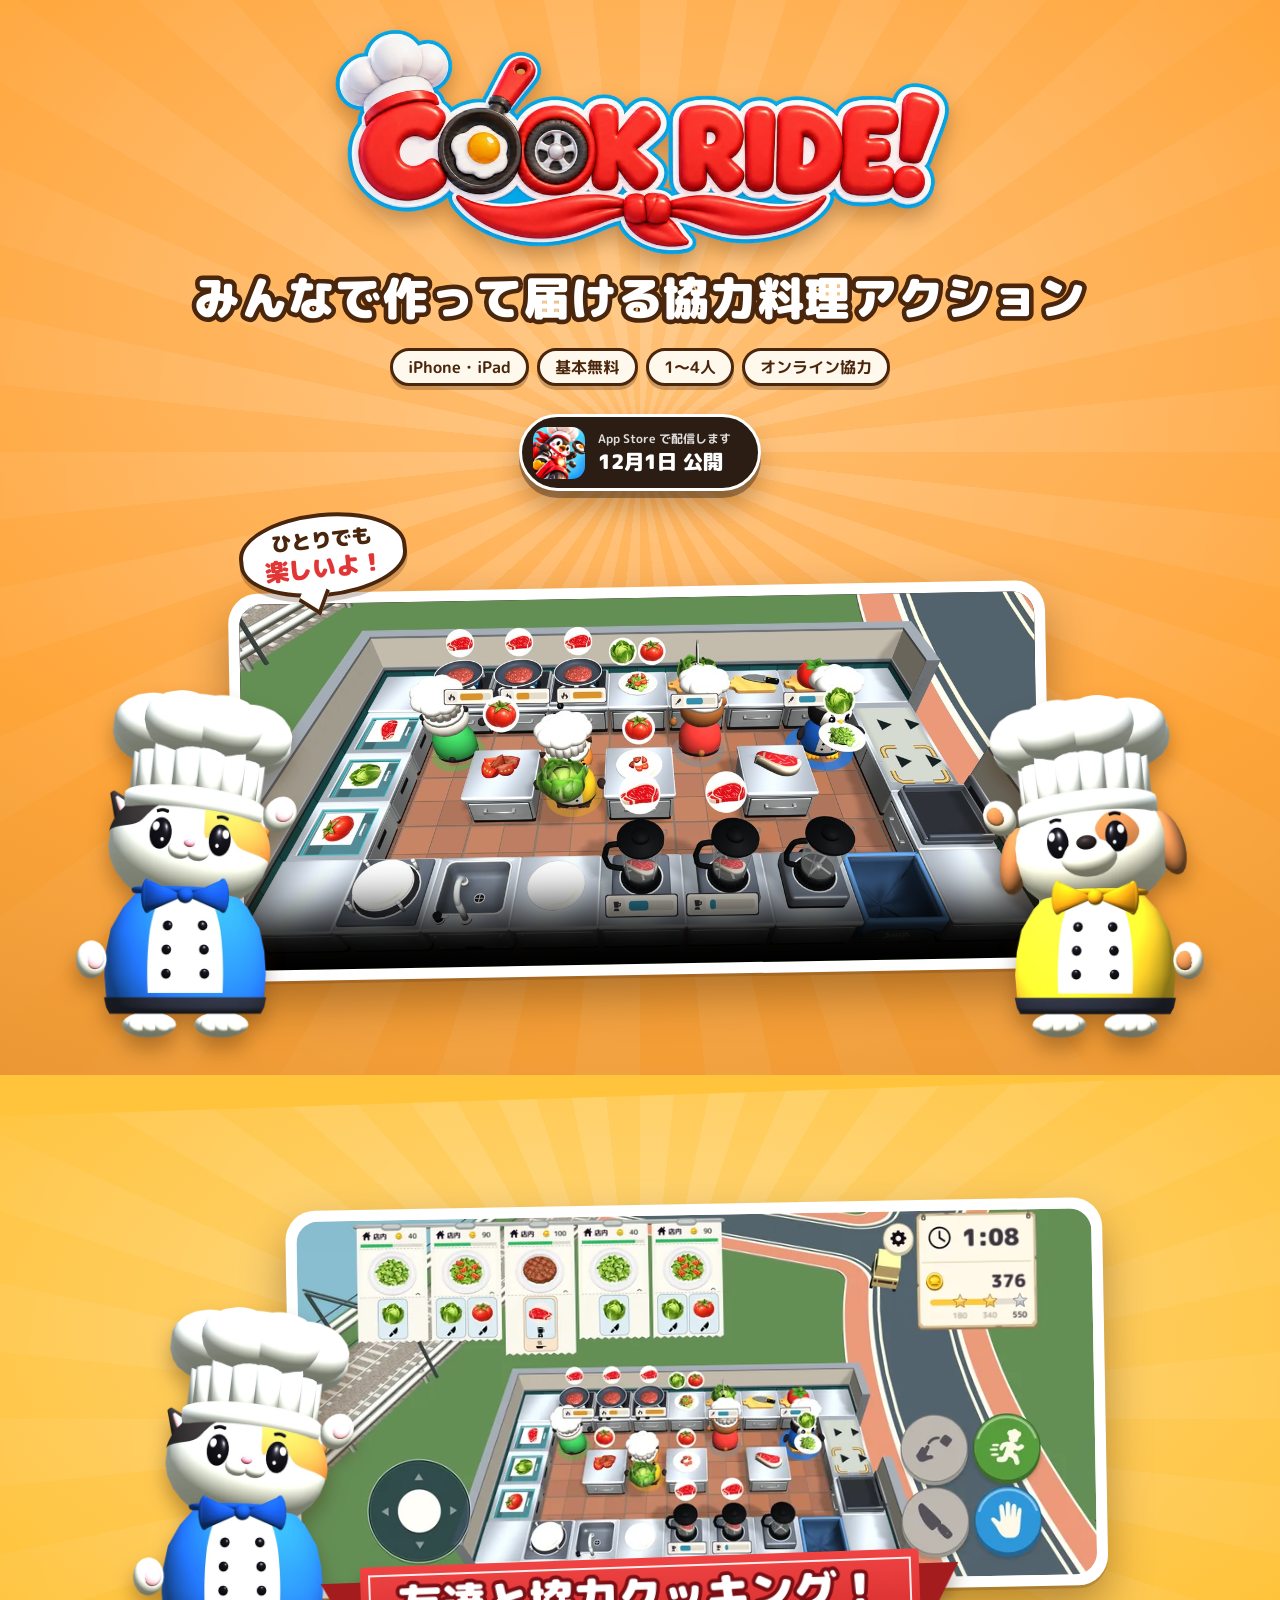
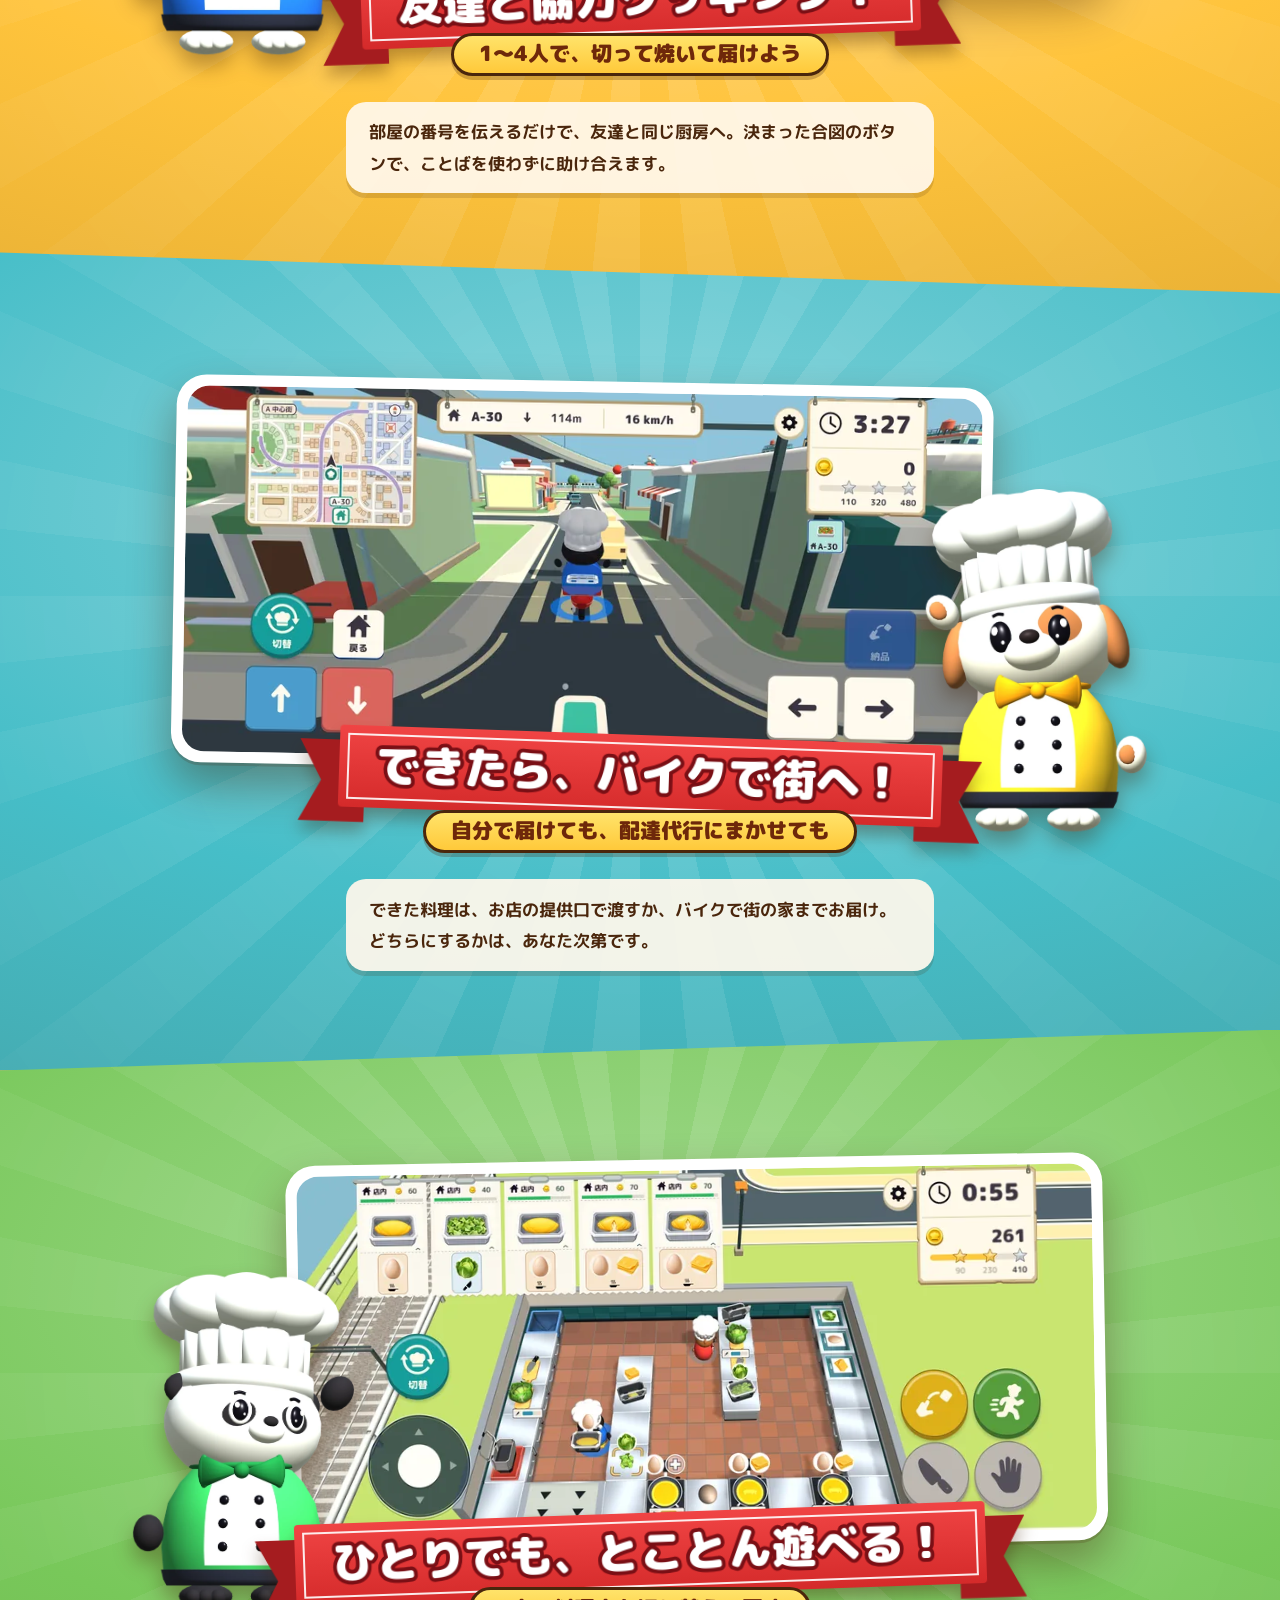
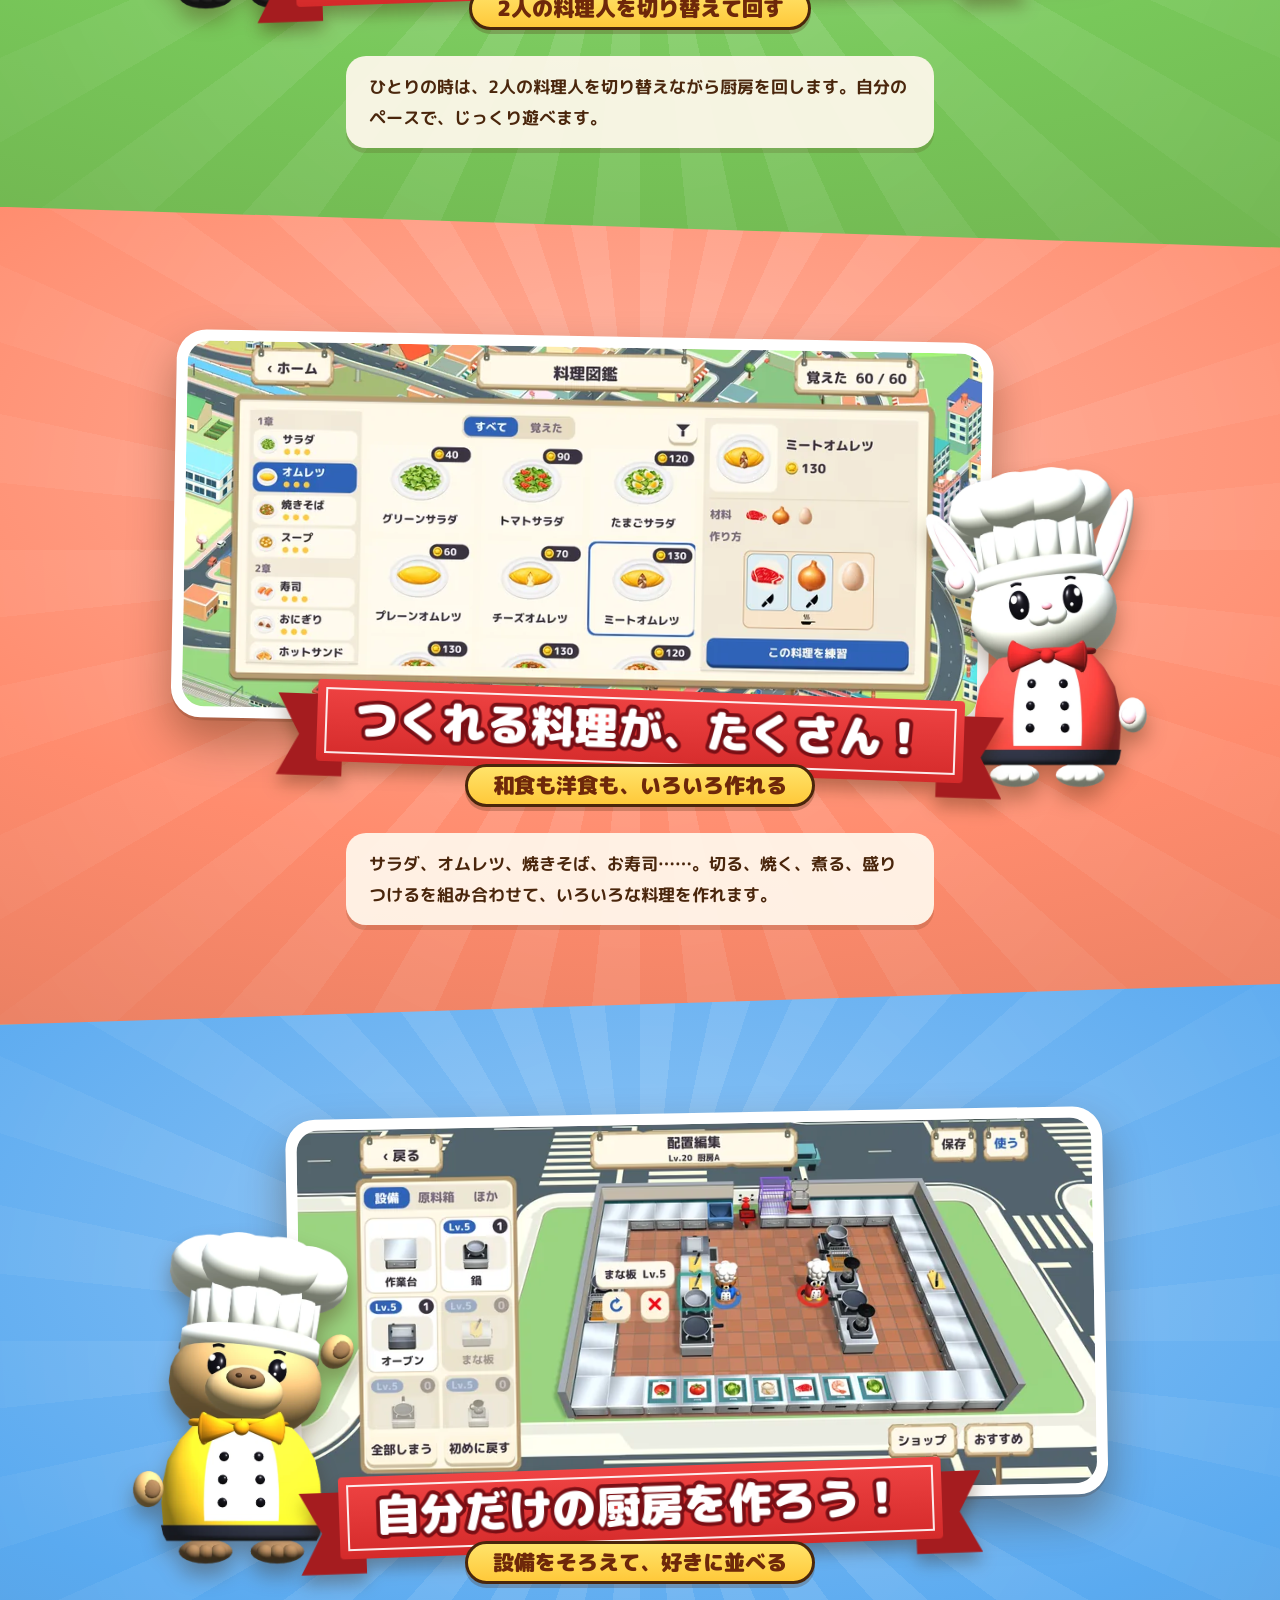
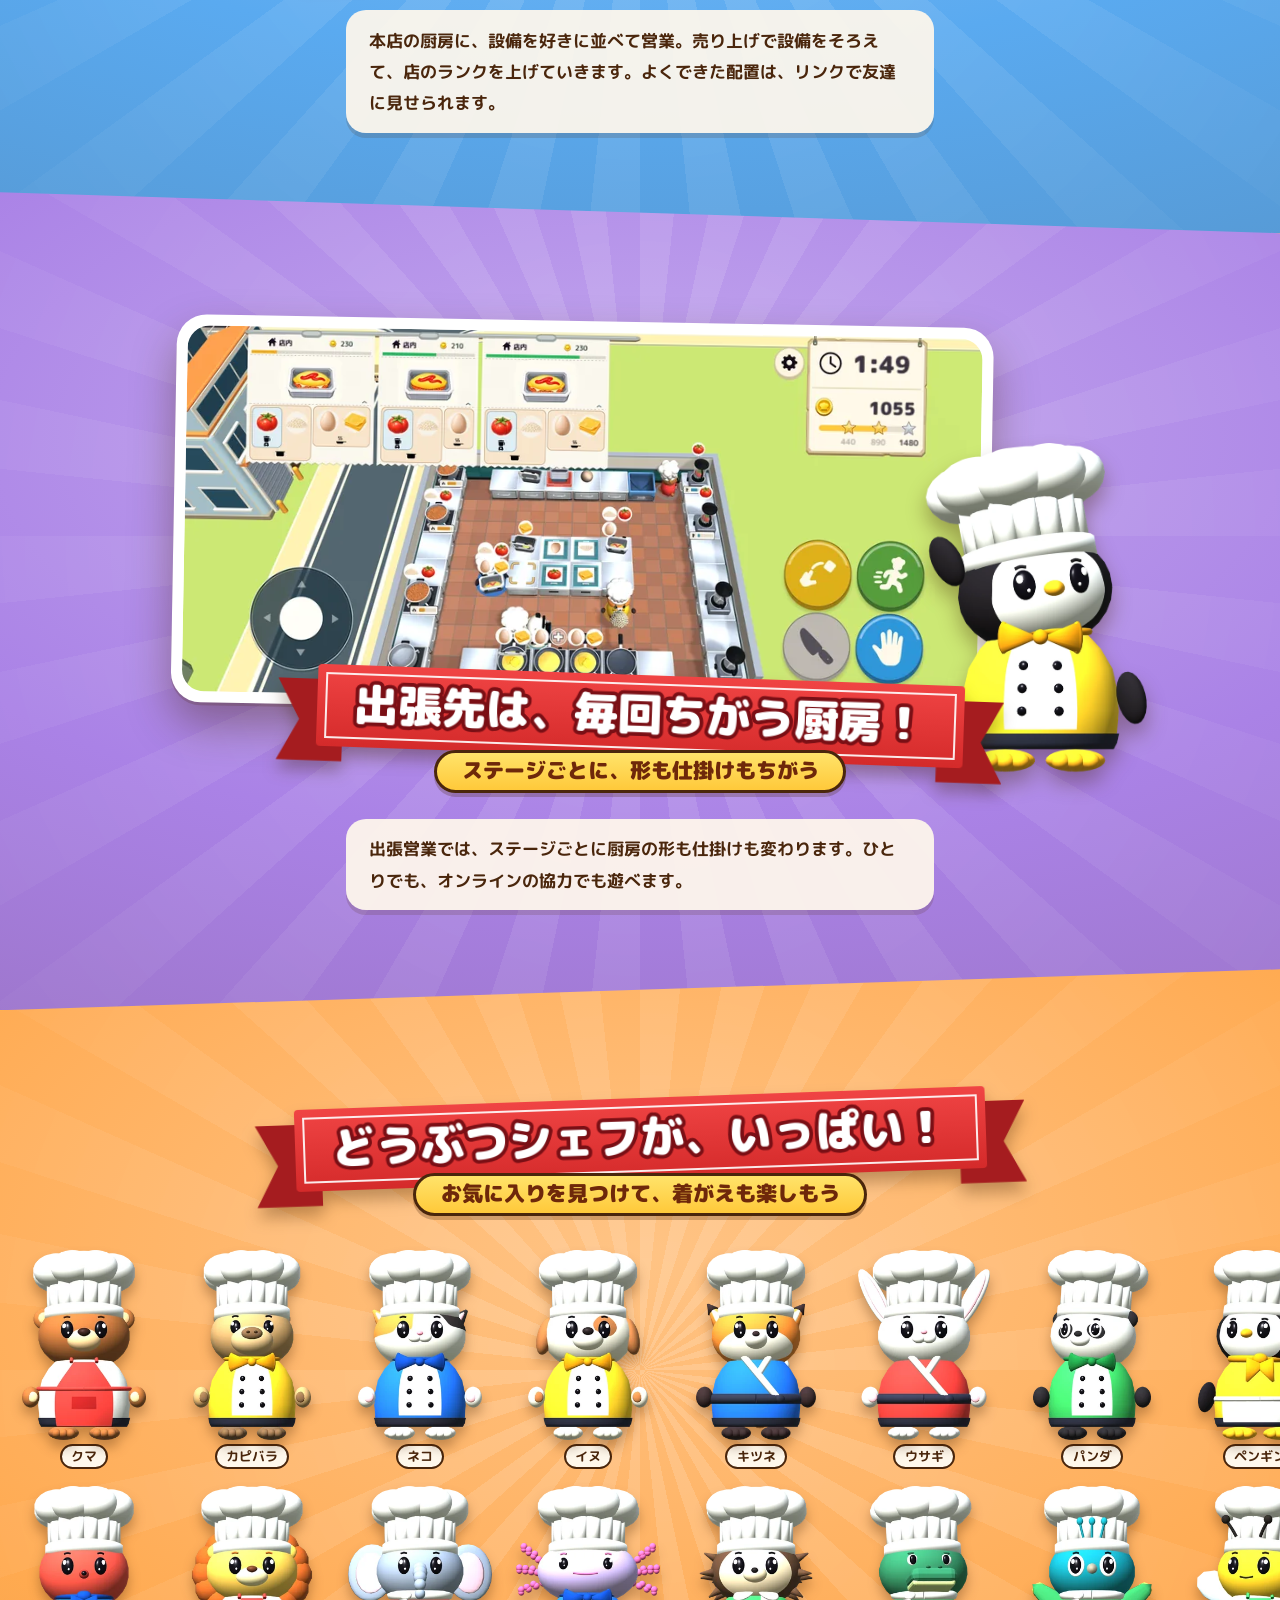
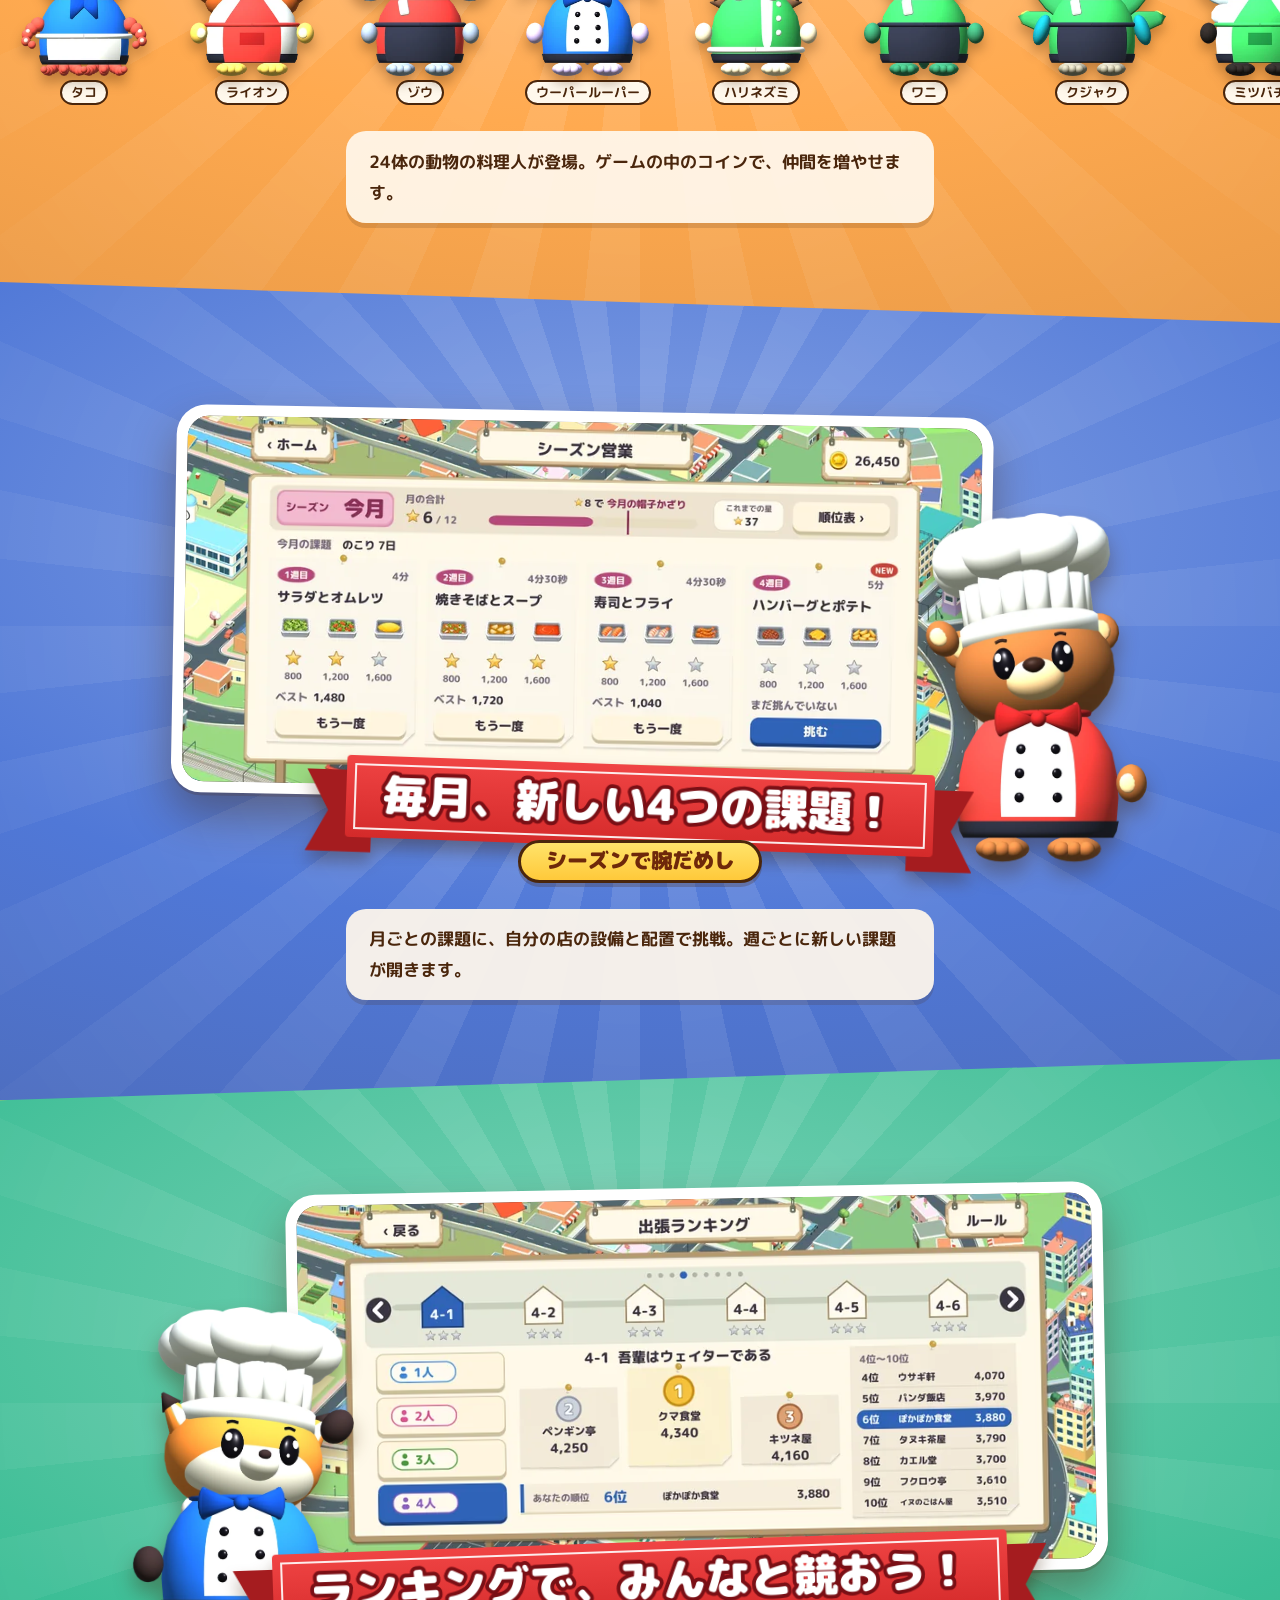
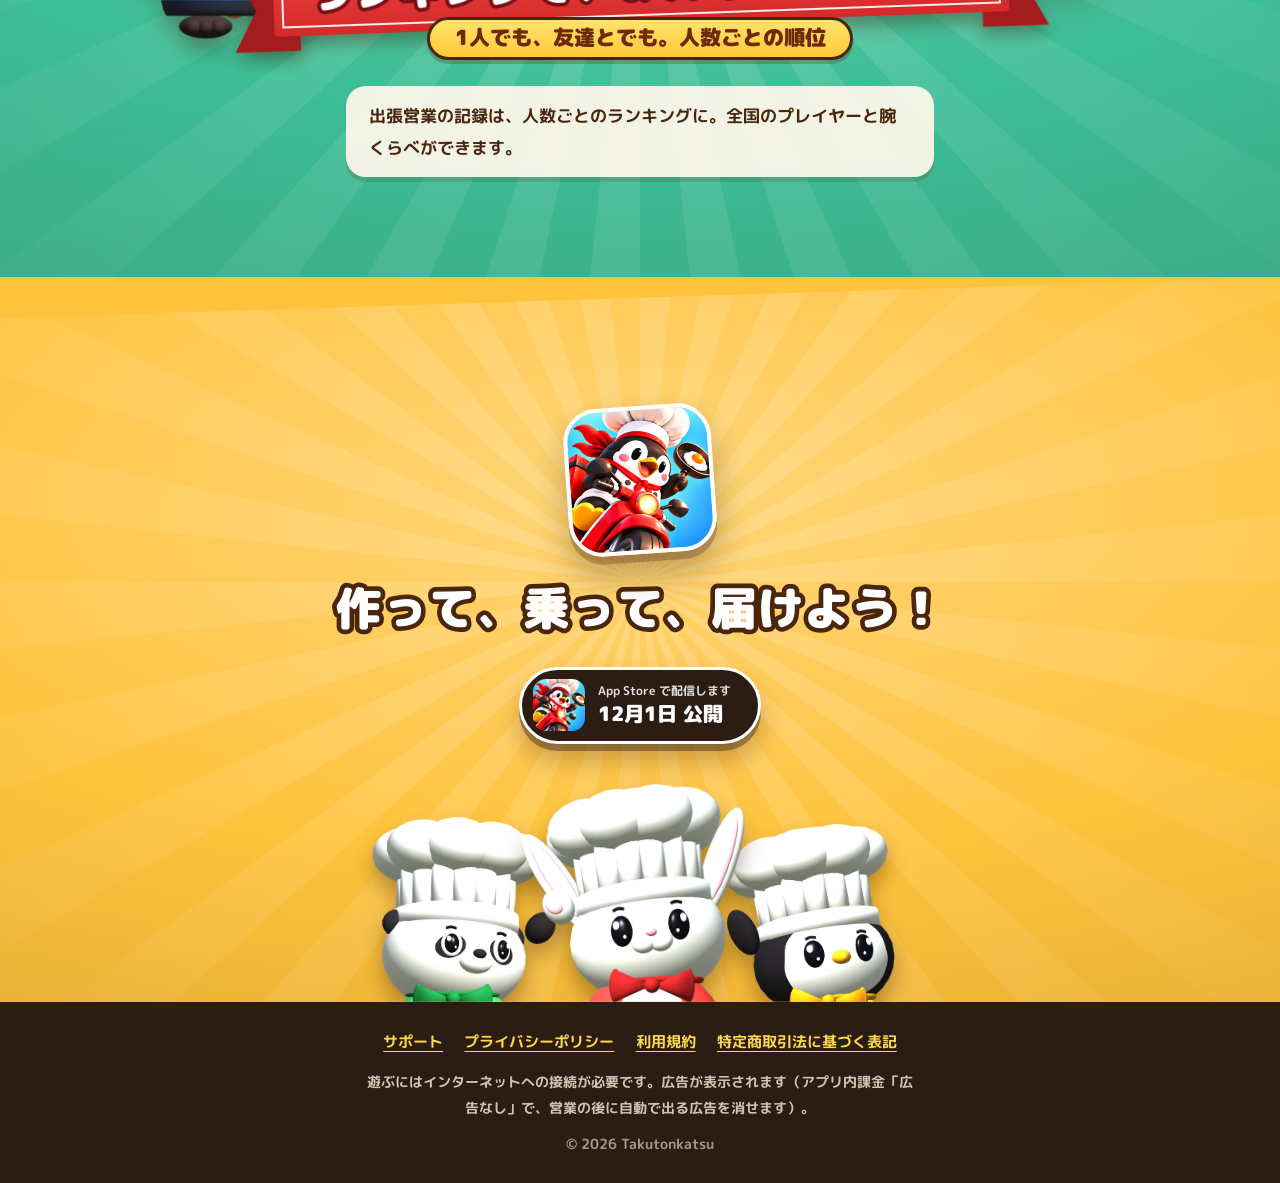
==== cookride/index.html @ 82699919 "Add COOK RIDE! home page (cookride/) Co-Authored-By: Claude Opus 5.5 <noreply@anthropic.com>" ====
<!doctype html>
<html lang="ja">
<head>
  <meta charset="utf-8">
  <meta name="viewport" content="width=device-width, initial-scale=1, viewport-fit=cover">
  <meta http-equiv="Content-Security-Policy" content="default-src 'none'; style-src 'unsafe-inline'; img-src 'self'; font-src 'self'; media-src 'self'; base-uri 'none'; form-action 'none'">
  <meta name="referrer" content="no-referrer">
  <meta name="theme-color" content="#ffc43c">
  <meta name="description" content="クックライド（COOK RIDE!）は、動物の料理人になって、注文の料理を作って届ける協力アクションゲームです。ひとりでも、2〜4人の協力でも遊べます。">
  <meta property="og:type" content="website">
  <meta property="og:title" content="クックライド（COOK RIDE!）｜みんなで作って届ける協力料理アクション">
  <meta property="og:description" content="切って、焼いて、盛りつけて、バイクで街へお届け。ひとりでも、4人の協力でも遊べる料理アクションです。">
  <meta property="og:url" content="https://takutonkatsu.com/cookride/">
  <meta property="og:image" content="https://takutonkatsu.com/cookride/img/og.jpg">
  <meta name="twitter:card" content="summary_large_image">
  <link rel="icon" href="img/icon.png">
  <link rel="apple-touch-icon" href="img/apple-touch-icon.png">
  <link rel="preload" href="font/mplus-rounded-black.woff" as="font" type="font/woff" crossorigin>
  <title>クックライド（COOK RIDE!）｜みんなで作って届ける協力料理アクション</title>
  <style>
    @font-face { font-family: "CR Rounded"; font-weight: 900; font-display: swap; src: url(font/mplus-rounded-black.woff) format("woff"); }
    @font-face { font-family: "CR Rounded"; font-weight: 700; font-display: swap; src: url(font/mplus-rounded-bold.woff) format("woff"); }
    :root { color-scheme: light; --ink: #4a260c; --red: #e23535; --red-deep: #7a0f15; --red-tail: #a51c1f; --cream: #fff8ec; --gold: #ffd84a; --slant: clamp(18px, 3.2vw, 48px); }
    * { box-sizing: border-box; }
    html { scroll-behavior: smooth; }
    body { margin: 0; background: #ffc43c; color: var(--ink); font-family: "CR Rounded", "Hiragino Maru Gothic ProN", "Hiragino Sans", "Yu Gothic", sans-serif; font-weight: 700;
      line-height: 1.8; font-size: 16px; -webkit-text-size-adjust: 100%; overflow-x: hidden; }
    img, video { display: block; max-width: 100%; height: auto; }
    p { margin: 0; }
    a { color: inherit; }
    .wrap { position: relative; z-index: 1; width: min(1080px, 100%); margin: 0 auto; padding: 0 16px; text-align: center; }

    /* 色の帯と、放射の光 */
    .band { --c: #ffc43c; position: relative; overflow: hidden; padding: calc(var(--slant) + clamp(44px, 7vw, 88px)) 0 clamp(52px, 8vw, 100px);
      background: radial-gradient(120% 90% at 50% 30%, color-mix(in srgb, var(--c), #fff 30%), var(--c) 55%, color-mix(in srgb, var(--c), #3a1a00 14%)); }
    .band::before { content: ""; position: absolute; left: 50%; top: 42%; width: 220vmax; height: 220vmax; margin: -110vmax 0 0 -110vmax; pointer-events: none;
      background: repeating-conic-gradient(rgba(255, 255, 255, .17) 0 6deg, rgba(255, 255, 255, 0) 6deg 12deg);
      -webkit-mask: radial-gradient(circle, #000 0, rgba(0, 0, 0, .5) 22%, transparent 46%); mask: radial-gradient(circle, #000 0, rgba(0, 0, 0, .5) 22%, transparent 46%); }
    .band + .band { margin-top: calc(var(--slant) * -1); }
    .feat.l, .lineup, .cta { clip-path: polygon(0 var(--slant), 100% 0, 100% 100%, 0 100%); }
    .feat.r { clip-path: polygon(0 0, 100% var(--slant), 100% 100%, 0 100%); }

    /* 最初の画面 */
    .hero { padding-top: max(28px, env(safe-area-inset-top)); }
    .hero::before { animation: spin 180s linear infinite; }
    .hero h1 { margin: 0 auto; width: min(620px, 82%); filter: drop-shadow(0 10px 10px rgba(80, 36, 0, .32)); }
    .tagline { margin-top: clamp(4px, 1.2vw, 12px); font-weight: 900; font-size: clamp(1.45rem, 5.6vw, 2.9rem); line-height: 1.3; color: #fff;
      -webkit-text-stroke: .2em var(--ink); paint-order: stroke fill; letter-spacing: .02em; }
    .tagline span { display: inline-block; }
    .chips { list-style: none; margin: clamp(12px, 2vw, 20px) 0 0; padding: 0; display: flex; flex-wrap: wrap; justify-content: center; gap: 8px; }
    .chips li { padding: .1em .95em; border-radius: 999px; background: var(--cream); border: 3px solid var(--ink); font-size: clamp(.82rem, 2.6vw, 1rem); box-shadow: 0 4px 0 rgba(74, 38, 12, .28); }
    .store { display: inline-flex; align-items: center; gap: .8rem; margin-top: clamp(18px, 3vw, 28px); padding: .6rem 1.7rem .6rem .7rem; border-radius: 999px; background: #2b1d14; color: #fff;
      text-decoration: none; border: 3px solid #fff; box-shadow: 0 7px 0 rgba(43, 29, 20, .4), 0 16px 26px rgba(80, 36, 0, .3); }
    .store img { width: 52px; height: 52px; border-radius: 13px; }
    .store span { text-align: left; line-height: 1.35; }
    .store small { display: block; font-size: .78rem; opacity: .85; }
    .store b { font-weight: 900; font-size: 1.25rem; }
    .store.soon { cursor: default; }
    .hero .stage { margin-top: clamp(64px, 11vw, 96px); }
    .bubble { position: absolute; z-index: 3; left: 1%; top: -19%; padding: .5em 1em .55em; border-radius: 50%/46%; background: #fff; border: 4px solid var(--ink); font-weight: 900; line-height: 1.25;
      font-size: clamp(.8rem, 2.1vw, 1.25rem); color: var(--ink); rotate: -6deg; box-shadow: 0 5px 0 rgba(74, 38, 12, .25); }
    .bubble em { display: block; font-style: normal; color: var(--red); font-size: 1.2em; }
    .bubble::after { content: ""; position: absolute; left: 34%; bottom: -15px; width: 22px; height: 22px; background: #fff; border-right: 4px solid var(--ink); border-bottom: 4px solid var(--ink); transform: rotate(38deg) skew(12deg); }

    /* ゲームの画面を入れる白い枠と、端の料理人 */
    .stage { position: relative; width: min(840px, 78%); margin: 0 auto; }
    .frame { position: relative; z-index: 2; padding: clamp(5px, .9vw, 11px); border-radius: clamp(14px, 2.6vw, 30px); background: #fff; rotate: -1deg;
      box-shadow: 0 3px 0 rgba(74, 38, 12, .18), 0 22px 44px rgba(60, 28, 0, .38); }
    .frame img, .frame video { width: 100%; border-radius: clamp(10px, 2vw, 22px); background: #2b1d14; }
    .feat.r .frame { rotate: 1deg; }
    .chef { position: absolute; z-index: 3; bottom: -17%; width: 27%; left: -19%; scale: -1 1; filter: drop-shadow(0 12px 10px rgba(60, 28, 0, .35)); animation: bob 3.4s ease-in-out infinite alternate; }
    .feat.r .chef, .chef.right { left: auto; right: -19%; scale: 1; animation-delay: -1.7s; }
    .feat.l .stage { translate: 7% 0; }
    .feat.r .stage { translate: -7% 0; }

    /* 赤いリボンの見出し */
    .ribbon { position: relative; z-index: 4; display: inline-block; margin: clamp(-34px, -3.4vw, -14px) 0 0; rotate: -2deg; font-weight: 900; font-size: clamp(1.08rem, 5.1vw, 2.75rem); line-height: 1.2;
      white-space: nowrap; filter: drop-shadow(0 10px 8px rgba(60, 28, 0, .32)); }
    .feat.r .ribbon { rotate: 2deg; }
    .ribbon span { position: relative; z-index: 1; display: block; padding: .3em .85em .36em; color: #fff; -webkit-text-stroke: .17em var(--red-deep); paint-order: stroke fill;
      background: linear-gradient(#f04444, #d42a2a); border-radius: 4px; outline: 2px solid rgba(255, 255, 255, .9); outline-offset: -.24em; }
    .ribbon::before, .ribbon::after { content: ""; position: absolute; top: .34em; width: 1.5em; height: 100%; background: var(--red-tail); }
    .ribbon::before { left: -.9em; clip-path: polygon(0 0, 100% 0, 100% 100%, 0 100%, .5em 50%); }
    .ribbon::after { right: -.9em; clip-path: polygon(0 0, 100% 0, calc(100% - .5em) 50%, 100% 100%, 0 100%); }
    .pill { position: relative; z-index: 5; display: table; margin: -.35em auto 0; padding: .12em 1.2em .16em; border-radius: 999px; background: linear-gradient(#ffe36a, #ffc93a); border: 3px solid var(--ink);
      font-weight: 900; font-size: clamp(.8rem, 2.9vw, 1.3rem); line-height: 1.5; color: #6e280a; box-shadow: 0 4px 0 rgba(74, 38, 12, .25); }
    .desc { width: min(34em, 100%); margin: clamp(16px, 2.4vw, 26px) auto 0; padding: .85em 1.3em; border-radius: 20px; background: rgba(255, 248, 236, .93); text-align: left;
      font-size: clamp(.95rem, 1.7vw, 1.08rem); box-shadow: 0 5px 0 rgba(74, 38, 12, .16); }

    /* 24体の並び */
    .lineup .ribbon { margin-top: 0; }
    .marquee { position: relative; z-index: 1; margin-top: clamp(18px, 3vw, 34px); display: grid; gap: clamp(8px, 1.4vw, 16px); }
    .track { list-style: none; margin: 0; padding: 0; display: flex; width: max-content; animation: slide 60s linear infinite; }
    .track.rev { animation-direction: reverse; }
    .track li { flex: none; width: clamp(96px, 15vw, 168px); padding: 0 clamp(4px, .8vw, 10px); text-align: center; }
    .track img { height: clamp(108px, 17vw, 190px); width: auto; margin: 0 auto; filter: drop-shadow(0 8px 6px rgba(60, 28, 0, .3)); }
    .track b { display: inline-block; margin-top: 4px; padding: 0 .7em; border-radius: 999px; background: var(--cream); border: 2px solid var(--ink); font-size: clamp(.62rem, 1.5vw, .82rem); line-height: 1.6; white-space: nowrap; }

    /* 最後の案内と、下の帯 */
    .cta .icon { width: clamp(96px, 16vw, 148px); margin: 0 auto; border-radius: 23%; border: 4px solid #fff; box-shadow: 0 8px 0 rgba(74, 38, 12, .28), 0 20px 34px rgba(60, 28, 0, .32); rotate: -4deg; }
    .cta .tagline { margin-top: clamp(14px, 2.4vw, 24px); }
    .trio { display: flex; justify-content: center; align-items: flex-end; margin: clamp(22px, 4vw, 40px) auto calc(clamp(52px, 8vw, 100px) * -1 - 12%); width: min(560px, 92%); }
    .trio img { width: 36%; margin: 0 -3%; filter: drop-shadow(0 12px 10px rgba(60, 28, 0, .35)); }
    .trio img:first-child { scale: -1 1; }
    .trio img:nth-child(2) { width: 42%; z-index: 1; }
    footer { position: relative; z-index: 2; padding: 26px 16px max(26px, env(safe-area-inset-bottom)); background: #2b1d14; color: #f6e7d2; text-align: center; font-size: .86rem; line-height: 1.9; }
    footer nav { display: flex; flex-wrap: wrap; justify-content: center; gap: .2em 1.4em; margin-bottom: 12px; font-size: .95rem; }
    footer nav a { color: var(--gold); text-underline-offset: .25em; }
    footer .fine { width: min(40em, 100%); margin: 0 auto; opacity: .82; }
    footer .copy { margin-top: 10px; opacity: .6; }

    @keyframes spin { to { transform: rotate(360deg); } }
    @keyframes bob { from { translate: 0 0; } to { translate: 0 -2.4%; } }
    @keyframes slide { to { transform: translateX(-50%); } }
    @keyframes rise { from { opacity: 0; transform: translateY(60px) scale(.94); } to { opacity: 1; transform: none; } }
    @supports (animation-timeline: view()) {
      @media (prefers-reduced-motion: no-preference) {
        .feat .stage.reveal { animation: rise linear both; animation-timeline: view(); animation-range: entry 0% entry 55%; }
      }
    }
    @media (max-width: 719px) {
      /* スマホ：料理人は枠の上から顔を出す */
      .stage { width: 100%; }
      .feat.l .stage, .feat.r .stage { translate: none; margin-top: 12vw; }
      .band { padding-top: calc(var(--slant) + 34px); }
      .hero { padding-top: max(24px, env(safe-area-inset-top)); }
      .chef { z-index: 1; bottom: auto; top: -19vw; left: 3%; width: 26%; }
      .feat.r .chef, .chef.right { right: 3%; }
      .hero .stage { margin-top: 30vw; }
      .bubble { left: 31%; top: -27vw; rotate: 4deg; }
      .bubble::after { left: 8%; bottom: -8px; width: 16px; height: 16px; transform: rotate(70deg) skew(10deg); }
      .ribbon::before { left: -.55em; }
      .ribbon::after { right: -.55em; }
      .ribbon::before, .ribbon::after { width: 1.1em; }
    }
    @media (prefers-reduced-motion: reduce) {
      html { scroll-behavior: auto; }
      .hero::before, .chef, .track { animation: none; }
      .marquee { overflow-x: auto; }
    }
  </style>
</head>
<body>
<header class="band hero" style="--c:#ffa63a">
  <div class="wrap">
    <h1><img src="img/logo.webp" width="1100" height="404" alt="クックライド（COOK RIDE!）"></h1>
    <p class="tagline"><span>みんなで作って届ける</span><wbr><span>協力料理アクション</span></p>
    <ul class="chips">
      <li>iPhone・iPad</li>
      <li>基本無料</li>
      <li>1〜4人</li>
      <li>オンライン協力</li>
    </ul>
    <!-- 公開の後：class の soon と aria-disabled を外し、href に App Store のアプリのページの URL を入れ、「12月1日 公開」を「App Store で入手」に変える（下の案内の同じ欄も） -->
    <a class="store soon" aria-disabled="true">
      <img src="img/icon.png" width="256" height="256" alt="">
      <span><small>App Store で配信します</small><b>12月1日 公開</b></span>
    </a>
    <div class="stage">
      <p class="bubble" aria-hidden="true">ひとりでも<em>楽しいよ！</em></p>
      <img class="chef" src="img/chef-cat.webp" width="478" height="760" alt="">
      <img class="chef right" src="img/chef-dog.webp" width="484" height="760" alt="">
      <div class="frame"><video controls playsinline preload="none" poster="img/poster.jpg" width="1280" height="590" aria-label="クックライドの紹介の動画（30秒、音が出ます）"><source src="media/preview.mp4" type="video/mp4"></video></div>
    </div>
  </div>
</header>
<main>

<section class="band feat l" style="--c:#ffc43c">
  <div class="wrap">
    <div class="stage reveal">
      <img class="chef" src="img/chef-cat.webp" width="478" height="760" alt="" loading="lazy">
      <div class="frame"><img src="img/screen-coop-1600.webp" srcset="img/screen-coop-880.webp 880w, img/screen-coop-1600.webp 1600w" sizes="(min-width: 1100px) 840px, (min-width: 720px) 76vw, 92vw" width="1600" height="736" alt="4人の料理人が同じ厨房で料理を作っている画面" loading="lazy"></div>
    </div>
    <h2 class="ribbon"><span>友達と協力クッキング！</span></h2>
    <p class="pill">1〜4人で、切って焼いて届けよう</p>
    <p class="desc">部屋の番号を伝えるだけで、友達と同じ厨房へ。決まった合図のボタンで、ことばを使わずに助け合えます。</p>
  </div>
</section>
<section class="band feat r" style="--c:#46bec8">
  <div class="wrap">
    <div class="stage reveal">
      <img class="chef" src="img/chef-dog.webp" width="484" height="760" alt="" loading="lazy">
      <div class="frame"><img src="img/screen-delivery-1600.webp" srcset="img/screen-delivery-880.webp 880w, img/screen-delivery-1600.webp 1600w" sizes="(min-width: 1100px) 840px, (min-width: 720px) 76vw, 92vw" width="1600" height="736" alt="バイクで街へ料理を届けている画面" loading="lazy"></div>
    </div>
    <h2 class="ribbon"><span>できたら、バイクで街へ！</span></h2>
    <p class="pill">自分で届けても、配達代行にまかせても</p>
    <p class="desc">できた料理は、お店の提供口で渡すか、バイクで街の家までお届け。どちらにするかは、あなた次第です。</p>
  </div>
</section>
<section class="band feat l" style="--c:#78c85a">
  <div class="wrap">
    <div class="stage reveal">
      <img class="chef" src="img/chef-panda.webp" width="493" height="760" alt="" loading="lazy">
      <div class="frame"><img src="img/screen-solo-1600.webp" srcset="img/screen-solo-880.webp 880w, img/screen-solo-1600.webp 1600w" sizes="(min-width: 1100px) 840px, (min-width: 720px) 76vw, 92vw" width="1600" height="736" alt="ひとりで2人の料理人を切り替えて料理している画面" loading="lazy"></div>
    </div>
    <h2 class="ribbon"><span>ひとりでも、とことん遊べる！</span></h2>
    <p class="pill">2人の料理人を切り替えて回す</p>
    <p class="desc">ひとりの時は、2人の料理人を切り替えながら厨房を回します。自分のペースで、じっくり遊べます。</p>
  </div>
</section>
<section class="band feat r" style="--c:#ff8c6e">
  <div class="wrap">
    <div class="stage reveal">
      <img class="chef" src="img/chef-rabbit.webp" width="520" height="760" alt="" loading="lazy">
      <div class="frame"><img src="img/screen-recipes-1600.webp" srcset="img/screen-recipes-880.webp 880w, img/screen-recipes-1600.webp 1600w" sizes="(min-width: 1100px) 840px, (min-width: 720px) 76vw, 92vw" width="1600" height="736" alt="料理図鑑に料理が並んでいる画面" loading="lazy"></div>
    </div>
    <h2 class="ribbon"><span>つくれる料理が、たくさん！</span></h2>
    <p class="pill">和食も洋食も、いろいろ作れる</p>
    <p class="desc">サラダ、オムレツ、焼きそば、お寿司……。切る、焼く、煮る、盛りつけるを組み合わせて、いろいろな料理を作れます。</p>
  </div>
</section>
<section class="band feat l" style="--c:#5aaaf0">
  <div class="wrap">
    <div class="stage reveal">
      <img class="chef" src="img/chef-capybara.webp" width="501" height="760" alt="" loading="lazy">
      <div class="frame"><img src="img/screen-layout-1600.webp" srcset="img/screen-layout-880.webp 880w, img/screen-layout-1600.webp 1600w" sizes="(min-width: 1100px) 840px, (min-width: 720px) 76vw, 92vw" width="1600" height="736" alt="本店の厨房に設備を並べている画面" loading="lazy"></div>
    </div>
    <h2 class="ribbon"><span>自分だけの厨房を作ろう！</span></h2>
    <p class="pill">設備をそろえて、好きに並べる</p>
    <p class="desc">本店の厨房に、設備を好きに並べて営業。売り上げで設備をそろえて、店のランクを上げていきます。よくできた配置は、リンクで友達に見せられます。</p>
  </div>
</section>
<section class="band feat r" style="--c:#aa82e6">
  <div class="wrap">
    <div class="stage reveal">
      <img class="chef" src="img/chef-penguin.webp" width="505" height="760" alt="" loading="lazy">
      <div class="frame"><img src="img/screen-stage-1600.webp" srcset="img/screen-stage-880.webp 880w, img/screen-stage-1600.webp 1600w" sizes="(min-width: 1100px) 840px, (min-width: 720px) 76vw, 92vw" width="1600" height="736" alt="出張営業のステージで料理している画面" loading="lazy"></div>
    </div>
    <h2 class="ribbon"><span>出張先は、毎回ちがう厨房！</span></h2>
    <p class="pill">ステージごとに、形も仕掛けもちがう</p>
    <p class="desc">出張営業では、ステージごとに厨房の形も仕掛けも変わります。ひとりでも、オンラインの協力でも遊べます。</p>
  </div>
</section>
<section class="band lineup" style="--c:#ffaa50">
  <div class="wrap">
    <h2 class="ribbon"><span>どうぶつシェフが、いっぱい！</span></h2>
    <p class="pill">お気に入りを見つけて、着がえも楽しもう</p>
  </div>
  <div class="marquee">
    <ul class="track">
        <li><img src="img/lineup-bear.webp" width="221" height="340" alt="" loading="lazy"><b>クマ</b></li>
        <li><img src="img/lineup-capybara.webp" width="212" height="340" alt="" loading="lazy"><b>カピバラ</b></li>
        <li><img src="img/lineup-cat.webp" width="223" height="340" alt="" loading="lazy"><b>ネコ</b></li>
        <li><img src="img/lineup-dog.webp" width="216" height="340" alt="" loading="lazy"><b>イヌ</b></li>
        <li><img src="img/lineup-fox.webp" width="216" height="340" alt="" loading="lazy"><b>キツネ</b></li>
        <li><img src="img/lineup-rabbit.webp" width="235" height="340" alt="" loading="lazy"><b>ウサギ</b></li>
        <li><img src="img/lineup-panda.webp" width="212" height="340" alt="" loading="lazy"><b>パンダ</b></li>
        <li><img src="img/lineup-penguin.webp" width="221" height="340" alt="" loading="lazy"><b>ペンギン</b></li>
        <li><img src="img/lineup-pig.webp" width="217" height="340" alt="" loading="lazy"><b>ブタ</b></li>
        <li><img src="img/lineup-frog.webp" width="210" height="340" alt="" loading="lazy"><b>カエル</b></li>
        <li><img src="img/lineup-owl.webp" width="224" height="340" alt="" loading="lazy"><b>フクロウ</b></li>
        <li><img src="img/lineup-raccoon.webp" width="214" height="340" alt="" loading="lazy"><b>アライグマ</b></li>
        <li aria-hidden="true"><img src="img/lineup-bear.webp" width="221" height="340" alt="" loading="lazy"><b>クマ</b></li>
        <li aria-hidden="true"><img src="img/lineup-capybara.webp" width="212" height="340" alt="" loading="lazy"><b>カピバラ</b></li>
        <li aria-hidden="true"><img src="img/lineup-cat.webp" width="223" height="340" alt="" loading="lazy"><b>ネコ</b></li>
        <li aria-hidden="true"><img src="img/lineup-dog.webp" width="216" height="340" alt="" loading="lazy"><b>イヌ</b></li>
        <li aria-hidden="true"><img src="img/lineup-fox.webp" width="216" height="340" alt="" loading="lazy"><b>キツネ</b></li>
        <li aria-hidden="true"><img src="img/lineup-rabbit.webp" width="235" height="340" alt="" loading="lazy"><b>ウサギ</b></li>
        <li aria-hidden="true"><img src="img/lineup-panda.webp" width="212" height="340" alt="" loading="lazy"><b>パンダ</b></li>
        <li aria-hidden="true"><img src="img/lineup-penguin.webp" width="221" height="340" alt="" loading="lazy"><b>ペンギン</b></li>
        <li aria-hidden="true"><img src="img/lineup-pig.webp" width="217" height="340" alt="" loading="lazy"><b>ブタ</b></li>
        <li aria-hidden="true"><img src="img/lineup-frog.webp" width="210" height="340" alt="" loading="lazy"><b>カエル</b></li>
        <li aria-hidden="true"><img src="img/lineup-owl.webp" width="224" height="340" alt="" loading="lazy"><b>フクロウ</b></li>
        <li aria-hidden="true"><img src="img/lineup-raccoon.webp" width="214" height="340" alt="" loading="lazy"><b>アライグマ</b></li>
    </ul>
    <ul class="track rev">
        <li><img src="img/lineup-octopus.webp" width="226" height="340" alt="" loading="lazy"><b>タコ</b></li>
        <li><img src="img/lineup-lion.webp" width="223" height="340" alt="" loading="lazy"><b>ライオン</b></li>
        <li><img src="img/lineup-elephant.webp" width="259" height="340" alt="" loading="lazy"><b>ゾウ</b></li>
        <li><img src="img/lineup-axolotl.webp" width="259" height="340" alt="" loading="lazy"><b>ウーパールーパー</b></li>
        <li><img src="img/lineup-hedgehog.webp" width="219" height="340" alt="" loading="lazy"><b>ハリネズミ</b></li>
        <li><img src="img/lineup-crocodile.webp" width="213" height="340" alt="" loading="lazy"><b>ワニ</b></li>
        <li><img src="img/lineup-peacock.webp" width="283" height="340" alt="" loading="lazy"><b>クジャク</b></li>
        <li><img src="img/lineup-bee.webp" width="226" height="340" alt="" loading="lazy"><b>ミツバチ</b></li>
        <li><img src="img/lineup-budgie.webp" width="218" height="340" alt="" loading="lazy"><b>インコ</b></li>
        <li><img src="img/lineup-squirrel.webp" width="223" height="340" alt="" loading="lazy"><b>リス</b></li>
        <li><img src="img/lineup-chicken.webp" width="215" height="340" alt="" loading="lazy"><b>ニワトリ</b></li>
        <li><img src="img/lineup-flamingo.webp" width="223" height="340" alt="" loading="lazy"><b>フラミンゴ</b></li>
        <li aria-hidden="true"><img src="img/lineup-octopus.webp" width="226" height="340" alt="" loading="lazy"><b>タコ</b></li>
        <li aria-hidden="true"><img src="img/lineup-lion.webp" width="223" height="340" alt="" loading="lazy"><b>ライオン</b></li>
        <li aria-hidden="true"><img src="img/lineup-elephant.webp" width="259" height="340" alt="" loading="lazy"><b>ゾウ</b></li>
        <li aria-hidden="true"><img src="img/lineup-axolotl.webp" width="259" height="340" alt="" loading="lazy"><b>ウーパールーパー</b></li>
        <li aria-hidden="true"><img src="img/lineup-hedgehog.webp" width="219" height="340" alt="" loading="lazy"><b>ハリネズミ</b></li>
        <li aria-hidden="true"><img src="img/lineup-crocodile.webp" width="213" height="340" alt="" loading="lazy"><b>ワニ</b></li>
        <li aria-hidden="true"><img src="img/lineup-peacock.webp" width="283" height="340" alt="" loading="lazy"><b>クジャク</b></li>
        <li aria-hidden="true"><img src="img/lineup-bee.webp" width="226" height="340" alt="" loading="lazy"><b>ミツバチ</b></li>
        <li aria-hidden="true"><img src="img/lineup-budgie.webp" width="218" height="340" alt="" loading="lazy"><b>インコ</b></li>
        <li aria-hidden="true"><img src="img/lineup-squirrel.webp" width="223" height="340" alt="" loading="lazy"><b>リス</b></li>
        <li aria-hidden="true"><img src="img/lineup-chicken.webp" width="215" height="340" alt="" loading="lazy"><b>ニワトリ</b></li>
        <li aria-hidden="true"><img src="img/lineup-flamingo.webp" width="223" height="340" alt="" loading="lazy"><b>フラミンゴ</b></li>
    </ul>
  </div>
  <div class="wrap"><p class="desc">24体の動物の料理人が登場。ゲームの中のコインで、仲間を増やせます。</p></div>
</section>
<section class="band feat r" style="--c:#5078d7">
  <div class="wrap">
    <div class="stage reveal">
      <img class="chef" src="img/chef-bear.webp" width="476" height="760" alt="" loading="lazy">
      <div class="frame"><img src="img/screen-season-1600.webp" srcset="img/screen-season-880.webp 880w, img/screen-season-1600.webp 1600w" sizes="(min-width: 1100px) 840px, (min-width: 720px) 76vw, 92vw" width="1600" height="736" alt="シーズン営業の今月の課題が並んでいる画面" loading="lazy"></div>
    </div>
    <h2 class="ribbon"><span>毎月、新しい4つの課題！</span></h2>
    <p class="pill">シーズンで腕だめし</p>
    <p class="desc">月ごとの課題に、自分の店の設備と配置で挑戦。週ごとに新しい課題が開きます。</p>
  </div>
</section>
<section class="band feat l" style="--c:#3cbe96">
  <div class="wrap">
    <div class="stage reveal">
      <img class="chef" src="img/chef-fox.webp" width="501" height="760" alt="" loading="lazy">
      <div class="frame"><img src="img/screen-ranking-1600.webp" srcset="img/screen-ranking-880.webp 880w, img/screen-ranking-1600.webp 1600w" sizes="(min-width: 1100px) 840px, (min-width: 720px) 76vw, 92vw" width="1600" height="736" alt="出張営業のランキングの画面" loading="lazy"></div>
    </div>
    <h2 class="ribbon"><span>ランキングで、みんなと競おう！</span></h2>
    <p class="pill">1人でも、友達とでも。人数ごとの順位</p>
    <p class="desc">出張営業の記録は、人数ごとのランキングに。全国のプレイヤーと腕くらべができます。</p>
  </div>
</section>
</main>
<section class="band cta" style="--c:#ffc43c">
  <div class="wrap">
    <img class="icon" src="img/icon.png" width="256" height="256" alt="クックライドのアイコン" loading="lazy">
    <p class="tagline"><span>作って、乗って、</span><wbr><span>届けよう！</span></p>
    <a class="store soon" aria-disabled="true">
      <img src="img/icon.png" width="256" height="256" alt="">
      <span><small>App Store で配信します</small><b>12月1日 公開</b></span>
    </a>
    <div class="trio" aria-hidden="true">
      <img src="img/chef-panda.webp" width="493" height="760" alt="" loading="lazy">
      <img src="img/chef-rabbit.webp" width="520" height="760" alt="" loading="lazy">
      <img src="img/chef-penguin.webp" width="505" height="760" alt="" loading="lazy">
    </div>
  </div>
</section>
<footer>
  <nav>
    <a href="https://takutonkatsu.com/cookride/support/">サポート</a>
    <a href="https://takutonkatsu.com/cookride/privacy/">プライバシーポリシー</a>
    <a href="https://takutonkatsu.com/cookride/terms/">利用規約</a>
    <a href="https://takutonkatsu.com/cookride/law/">特定商取引法に基づく表記</a>
  </nav>
  <p class="fine">遊ぶにはインターネットへの接続が必要です。広告が表示されます（アプリ内課金「広告なし」で、営業の後に自動で出る広告を消せます）。</p>
  <p class="copy">© 2026 Takutonkatsu</p>
</footer>
</body>
</html>
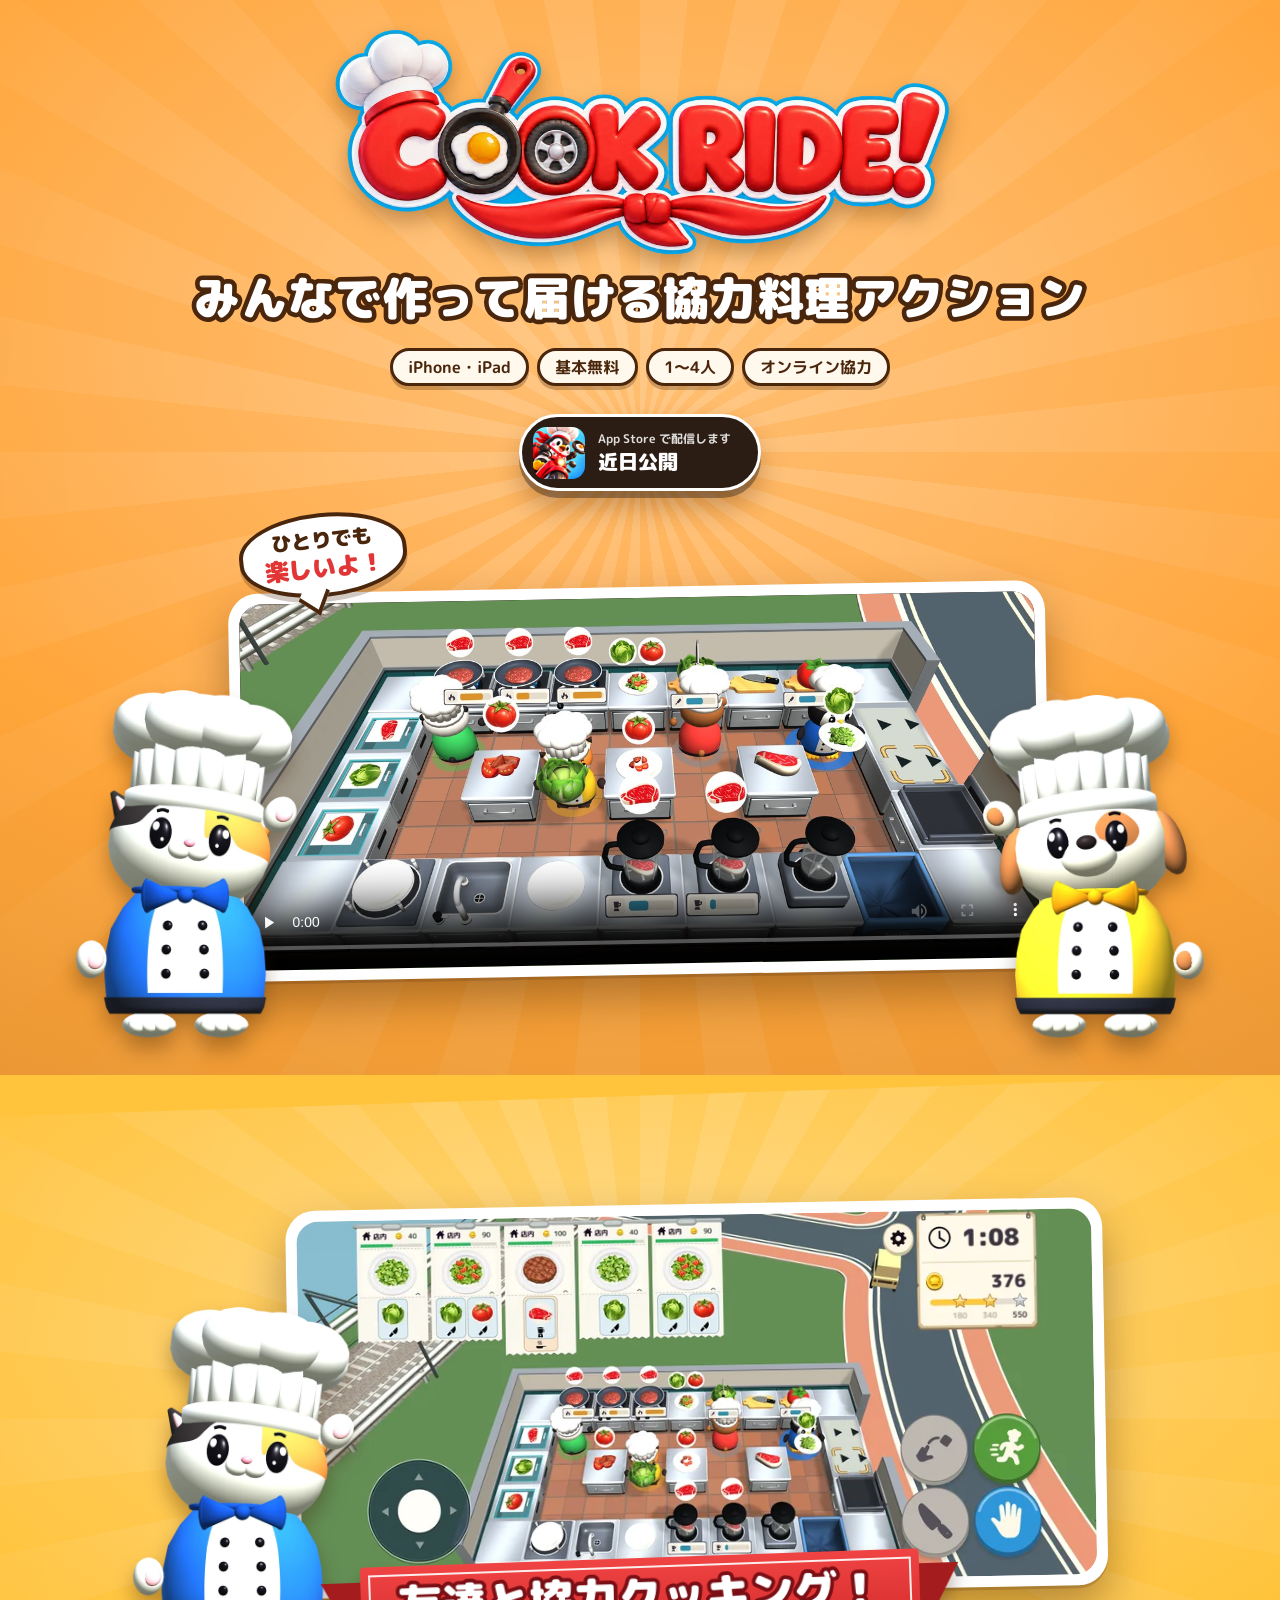
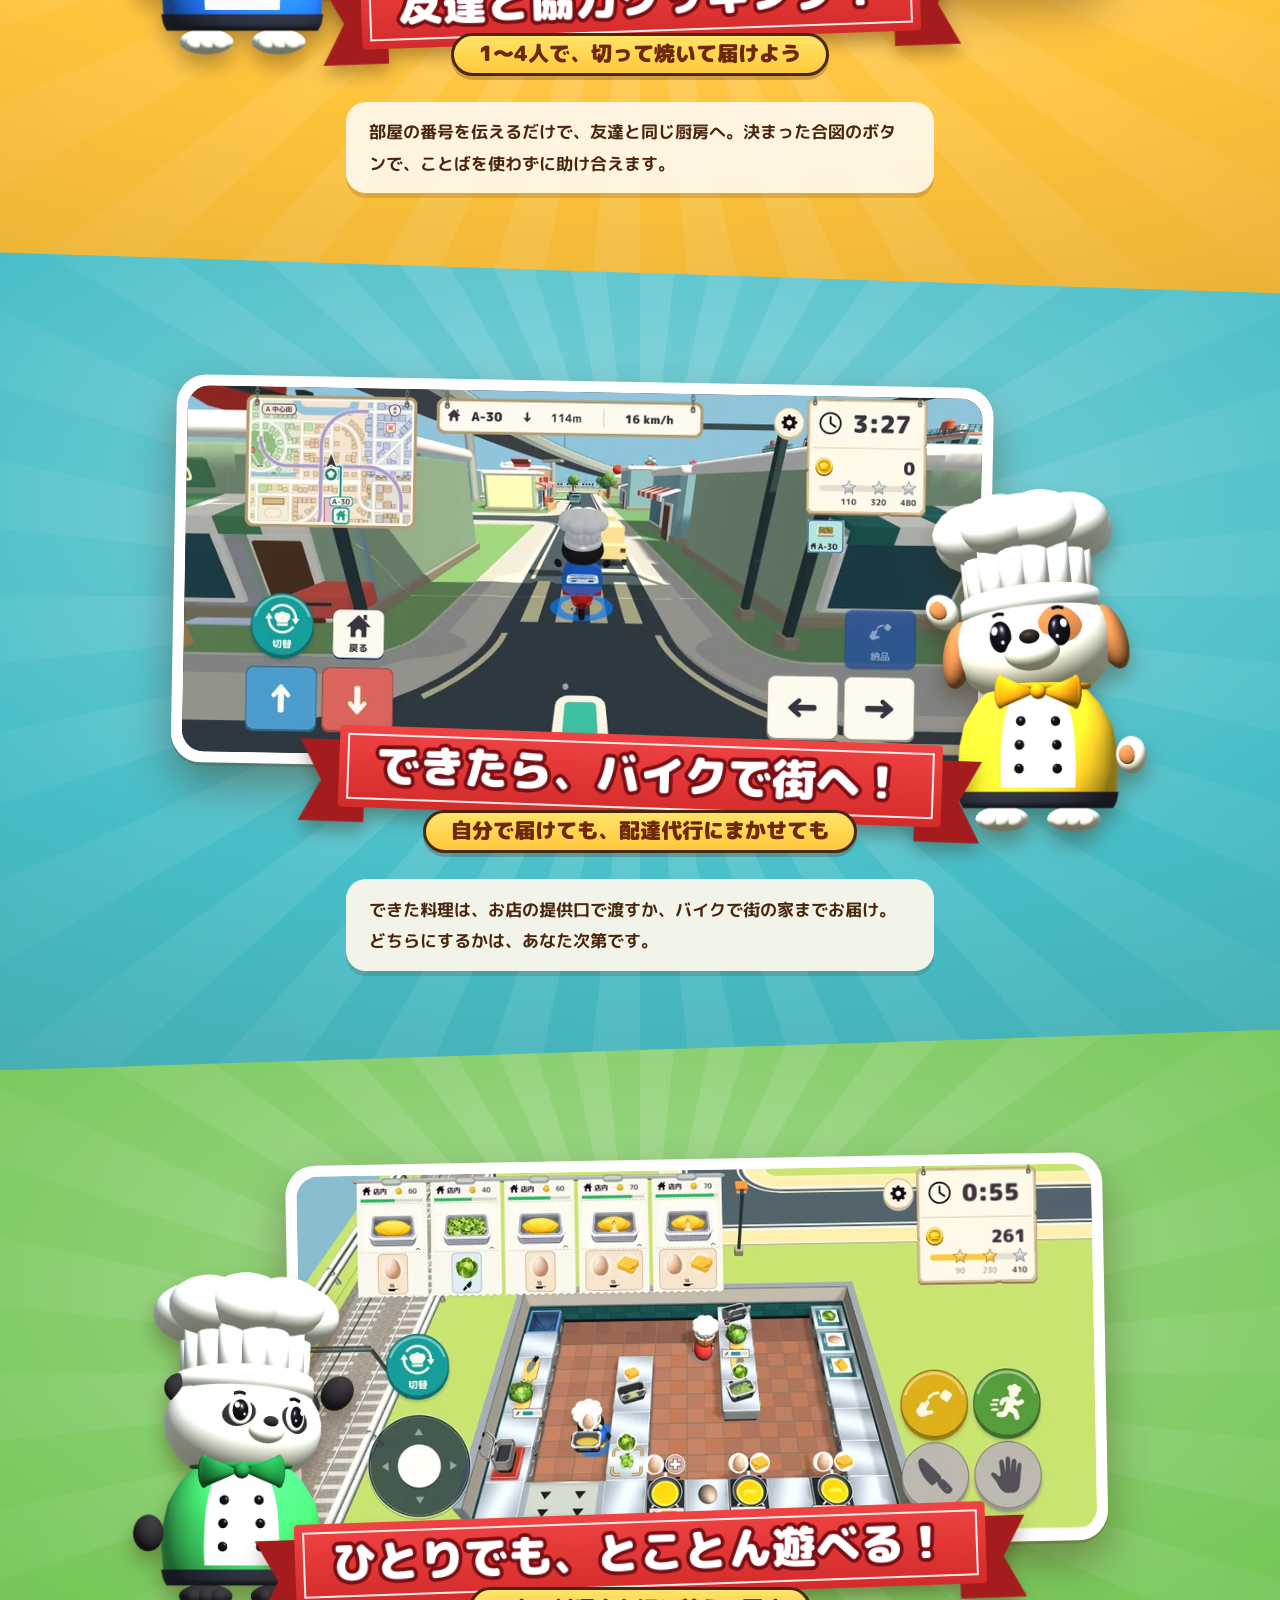
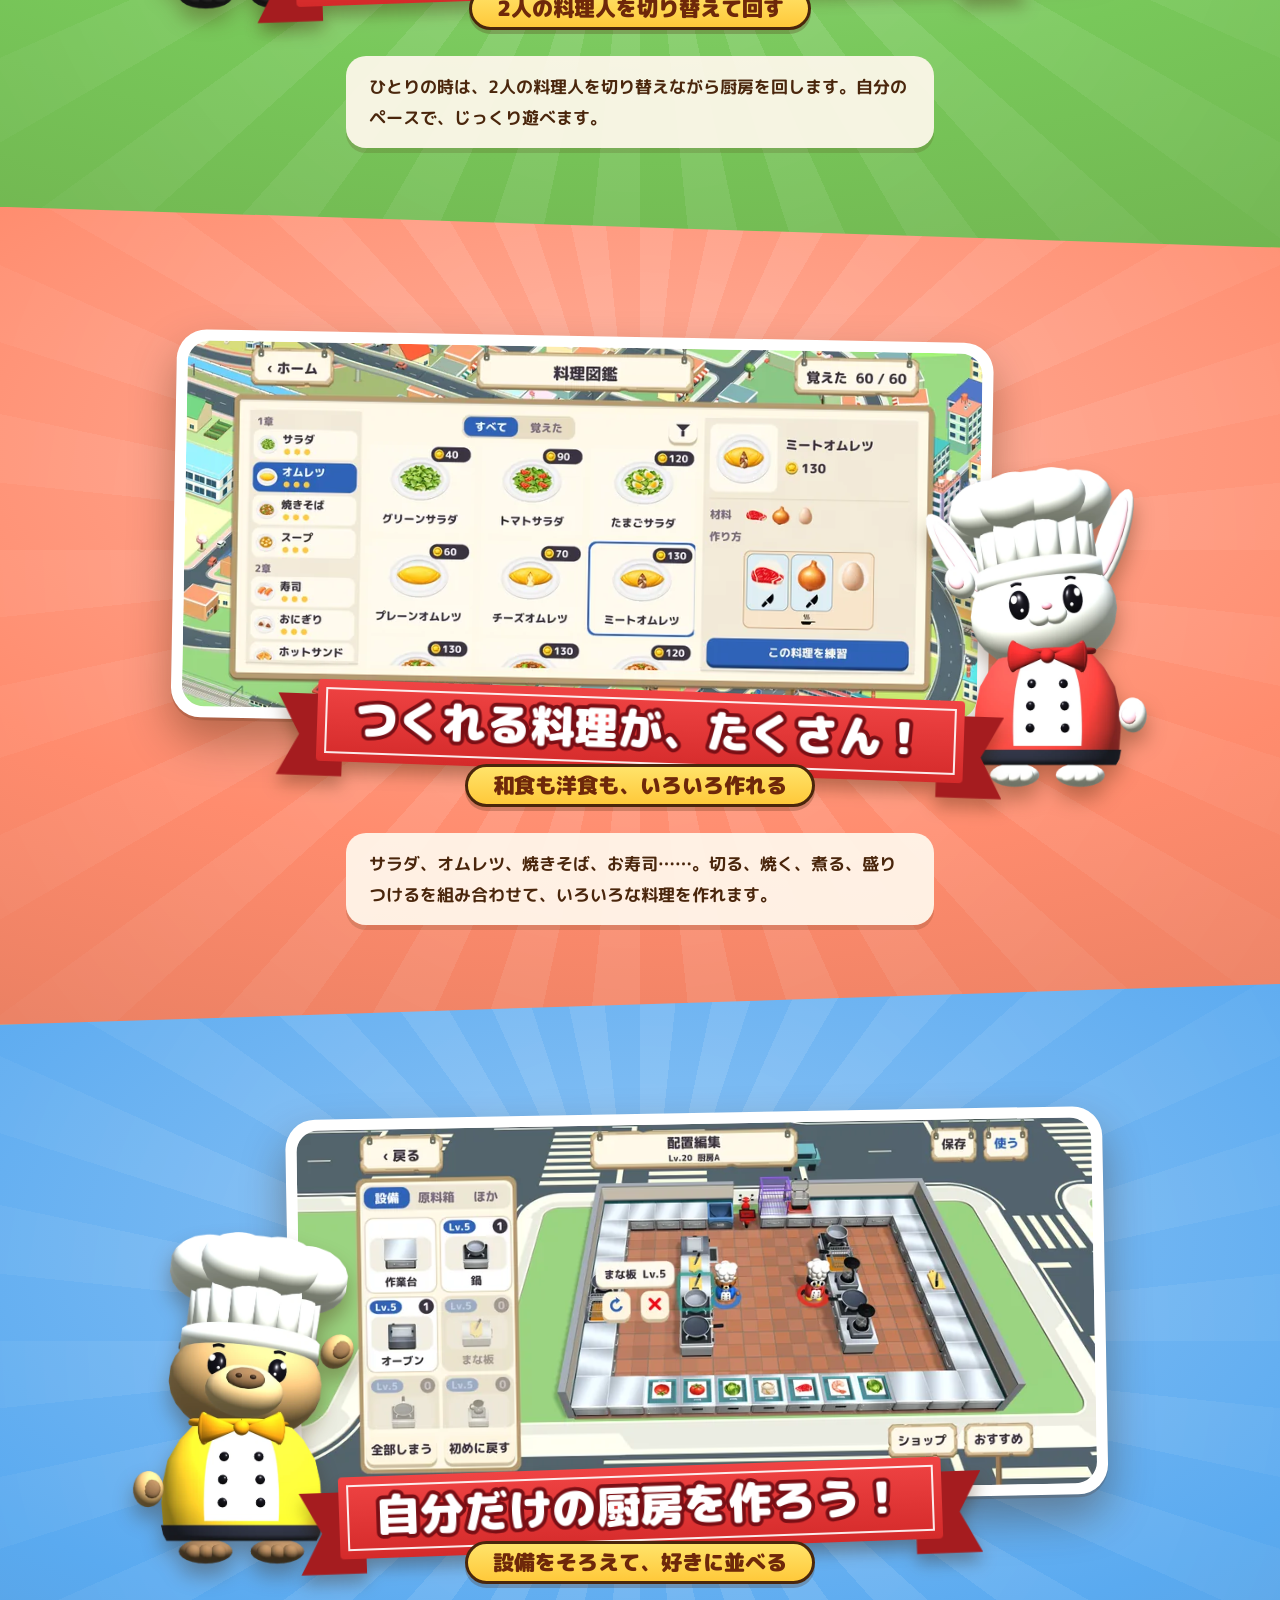
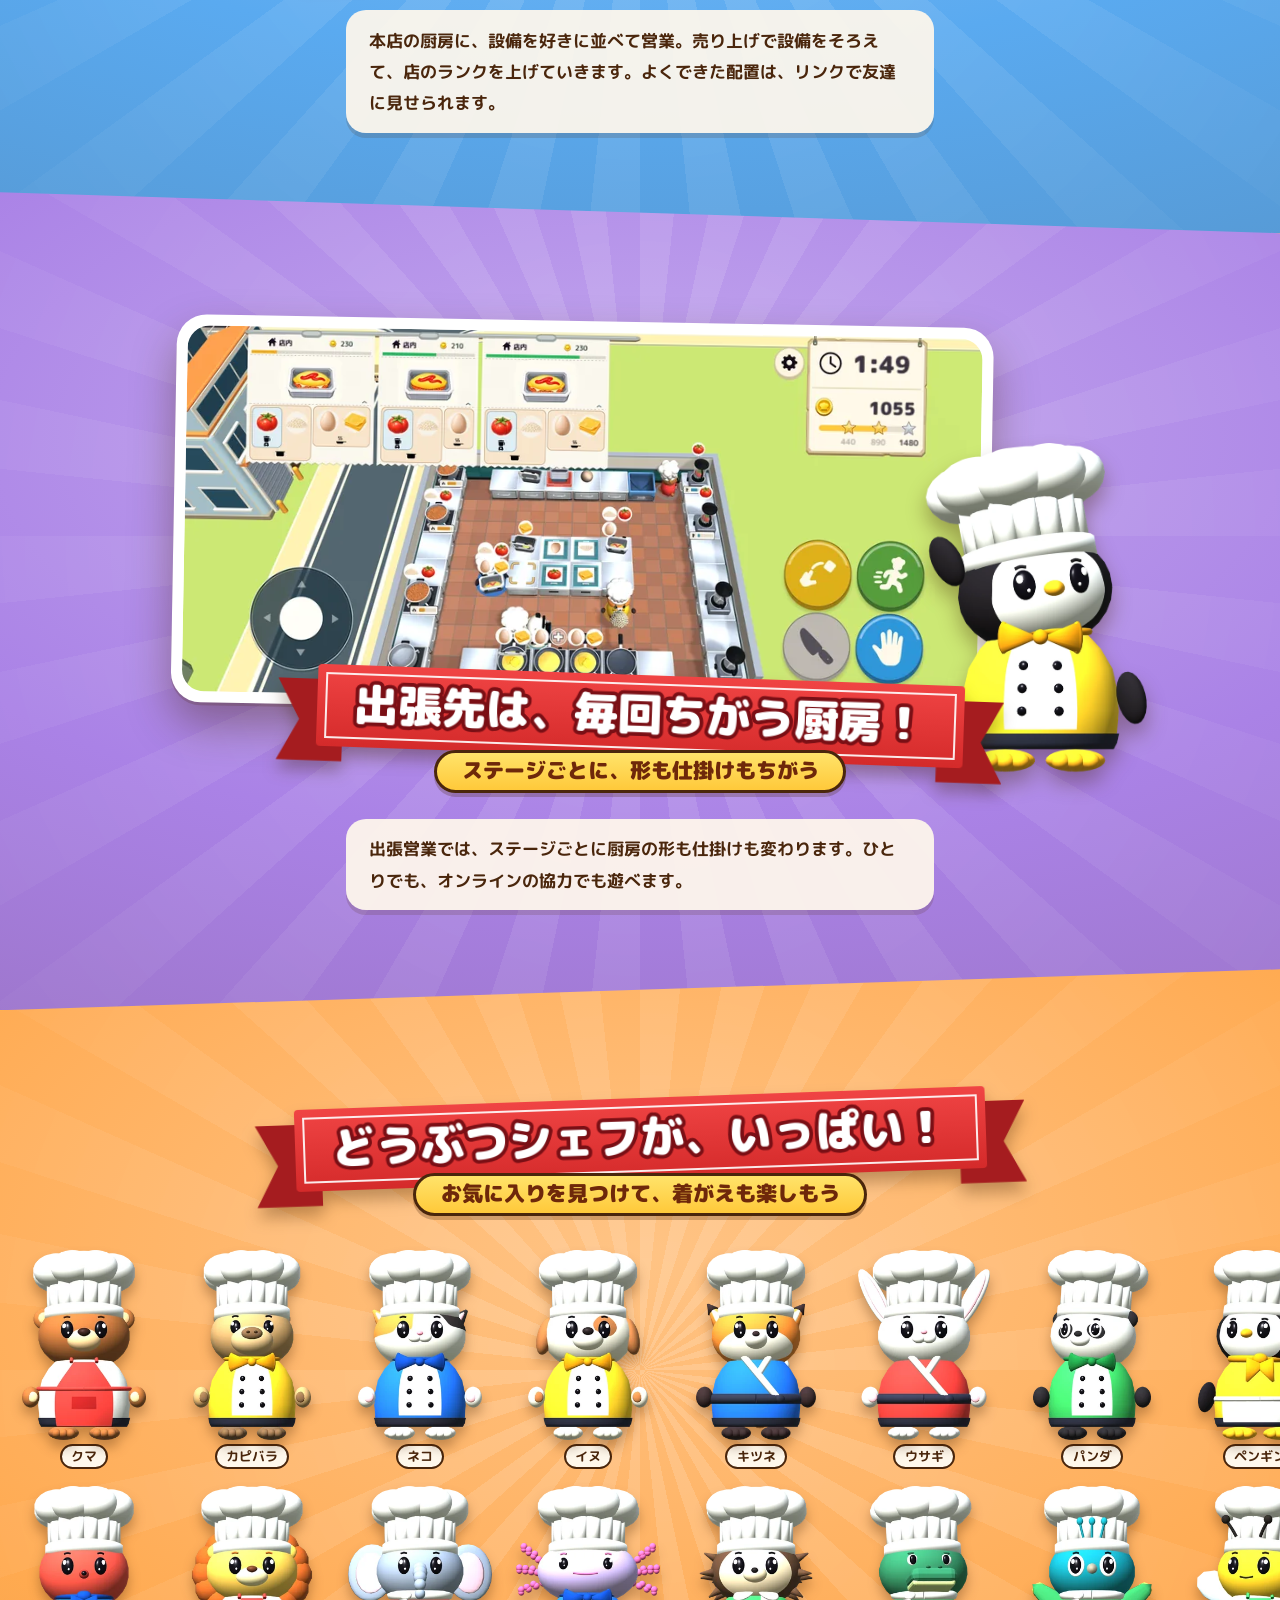
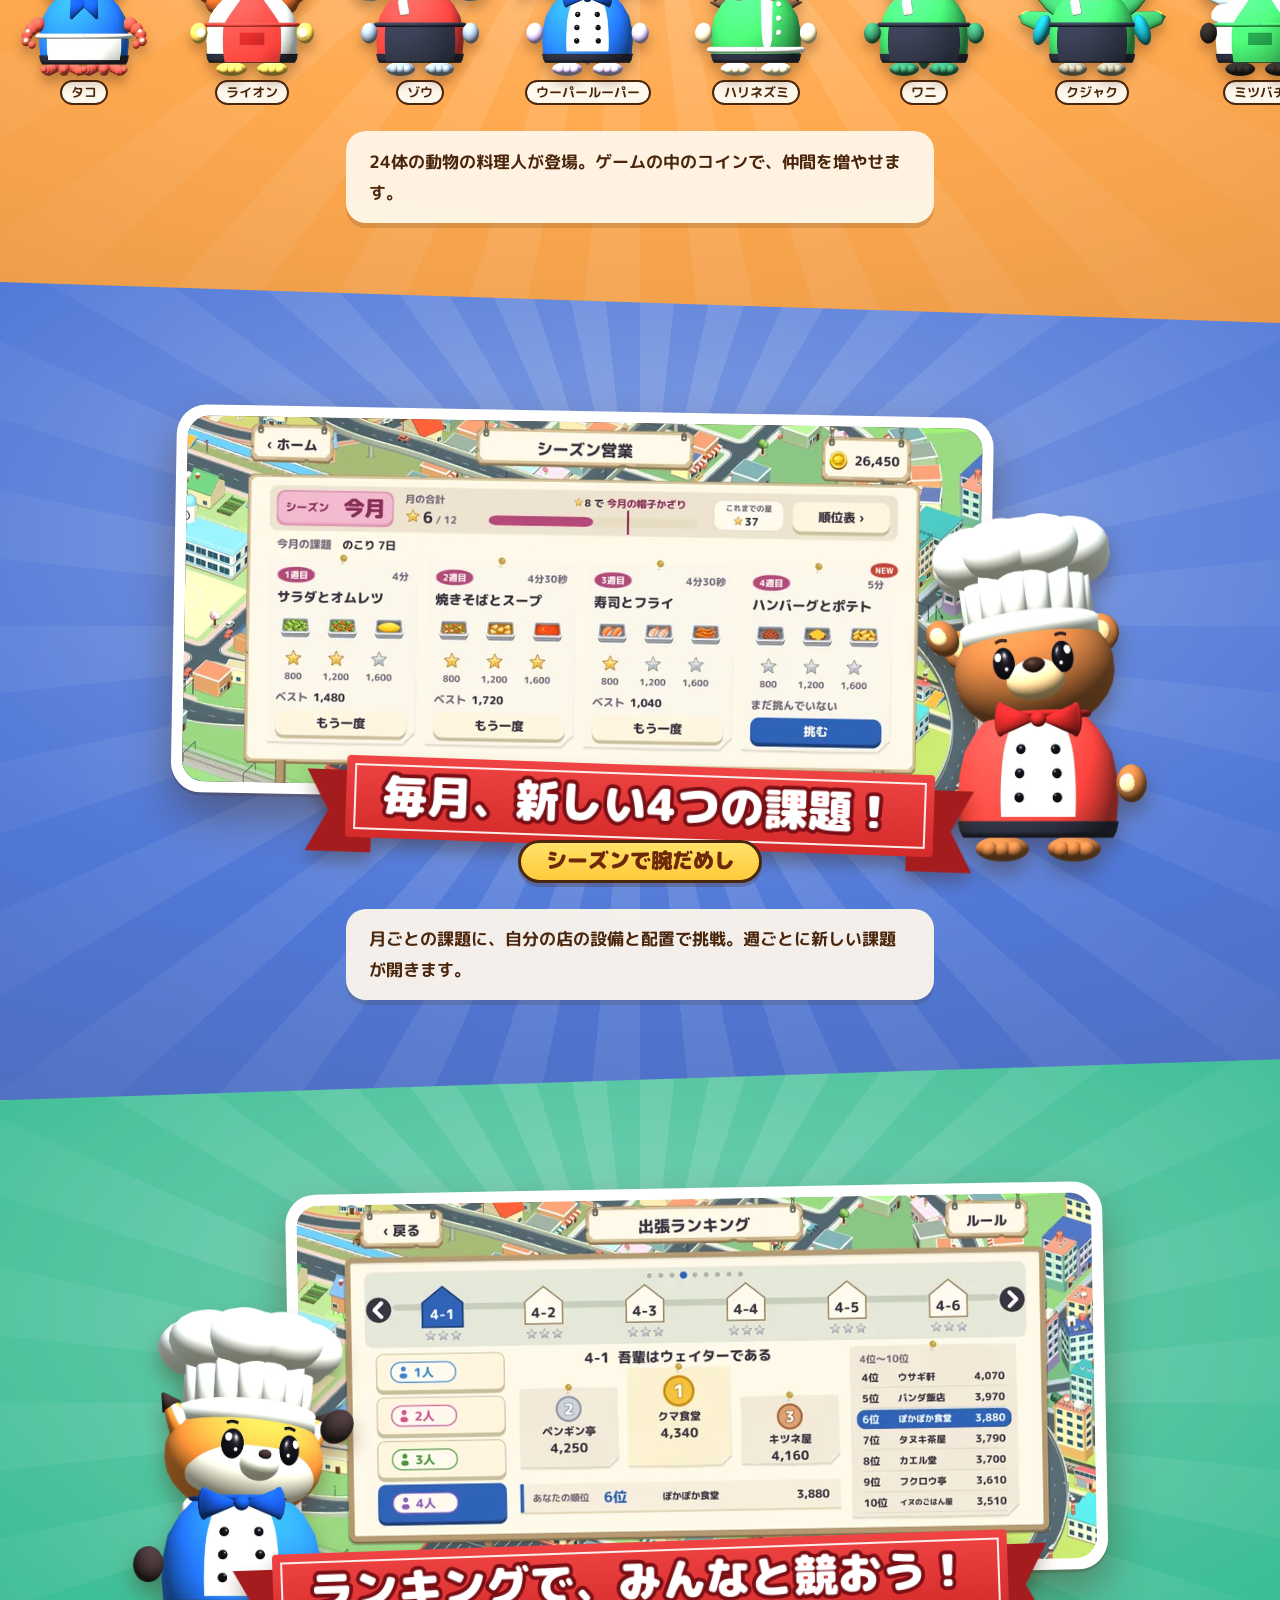
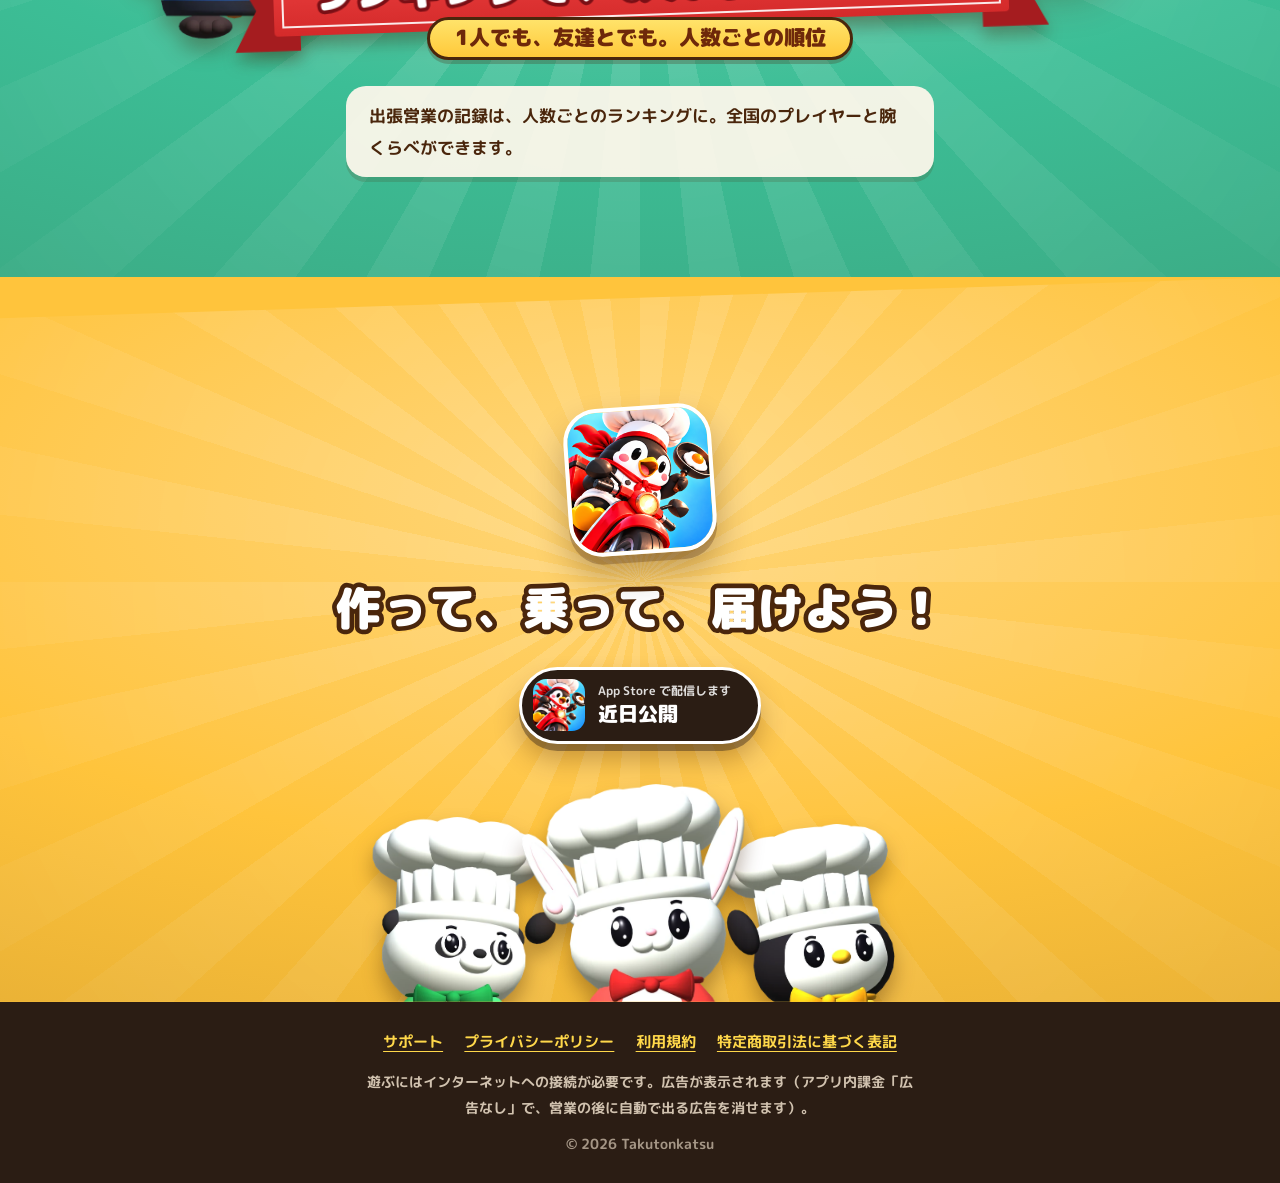
==== commit 85c047fc: "COOK RIDE! pages: release date to 近日公開 Co-Authored-By: Claude Opus 5.5 <noreply@anthropic.com>" ====
--- a/cookride/index.html
+++ b/cookride/index.html
@@ -151,10 +151,10 @@
       <li>1〜4人</li>
       <li>オンライン協力</li>
     </ul>
-    <!-- 公開の後：class の soon と aria-disabled を外し、href に App Store のアプリのページの URL を入れ、「12月1日 公開」を「App Store で入手」に変える（下の案内の同じ欄も） -->
+    <!-- 公開の後：class の soon と aria-disabled を外し、href に App Store のアプリのページの URL を入れ、「近日公開」を「App Store で入手」に変える（下の案内の同じ欄も） -->
     <a class="store soon" aria-disabled="true">
       <img src="img/icon.png" width="256" height="256" alt="">
-      <span><small>App Store で配信します</small><b>12月1日 公開</b></span>
+      <span><small>App Store で配信します</small><b>近日公開</b></span>
     </a>
     <div class="stage">
       <p class="bubble" aria-hidden="true">ひとりでも<em>楽しいよ！</em></p>
@@ -322,7 +322,7 @@
     <p class="tagline"><span>作って、乗って、</span><wbr><span>届けよう！</span></p>
     <a class="store soon" aria-disabled="true">
       <img src="img/icon.png" width="256" height="256" alt="">
-      <span><small>App Store で配信します</small><b>12月1日 公開</b></span>
+      <span><small>App Store で配信します</small><b>近日公開</b></span>
     </a>
     <div class="trio" aria-hidden="true">
       <img src="img/chef-panda.webp" width="493" height="760" alt="" loading="lazy">
